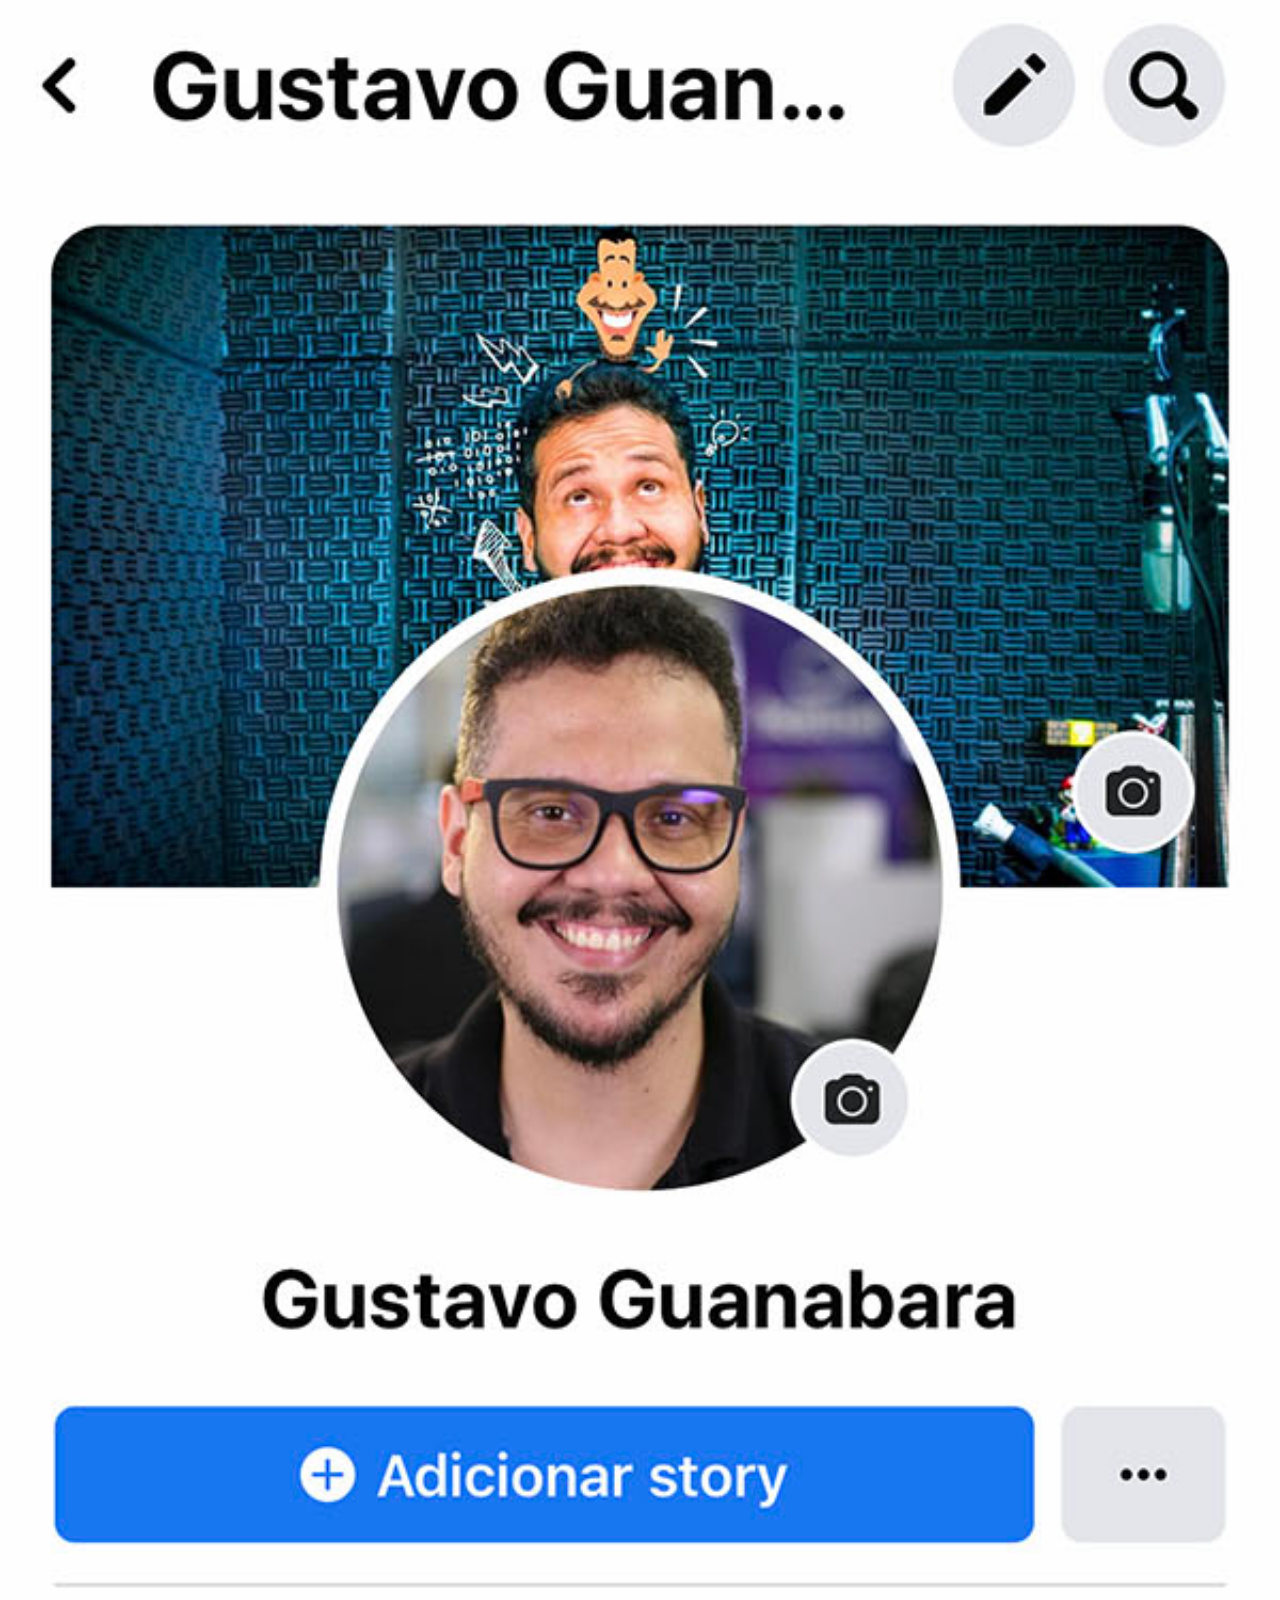
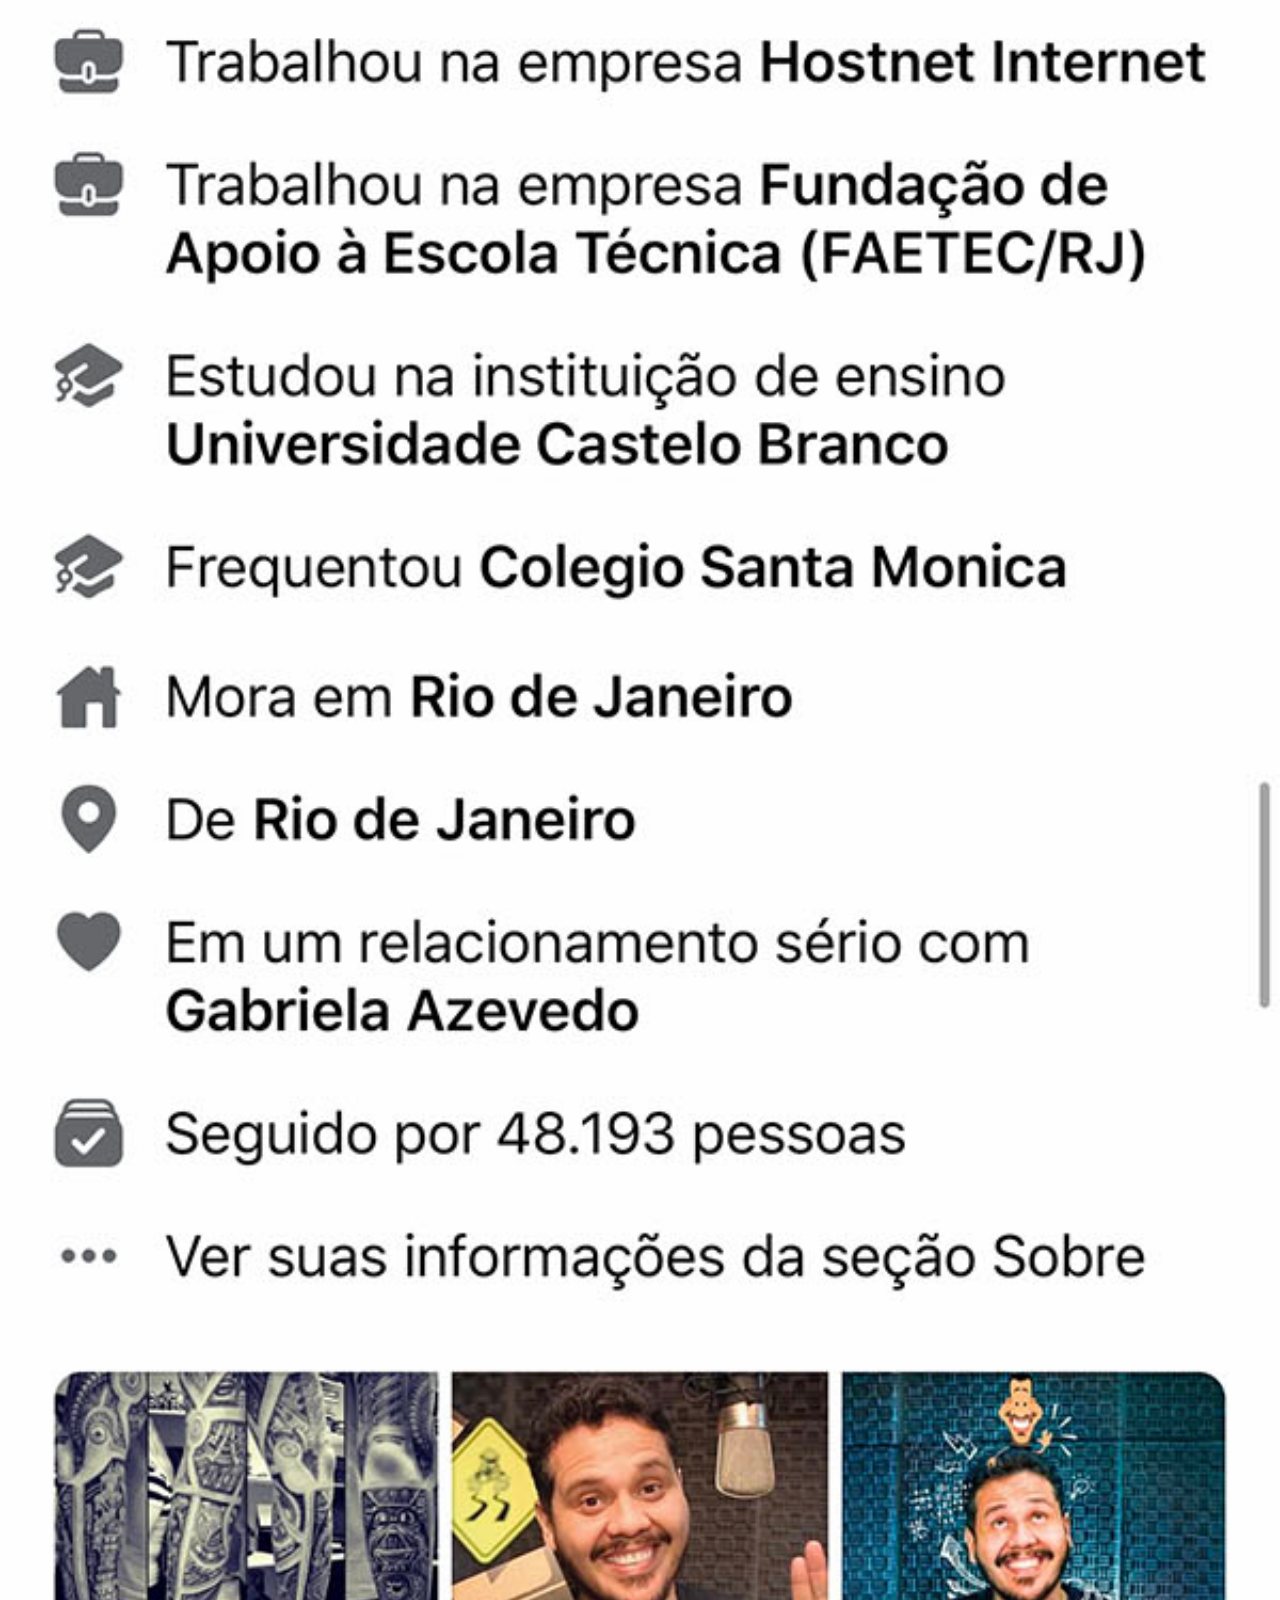
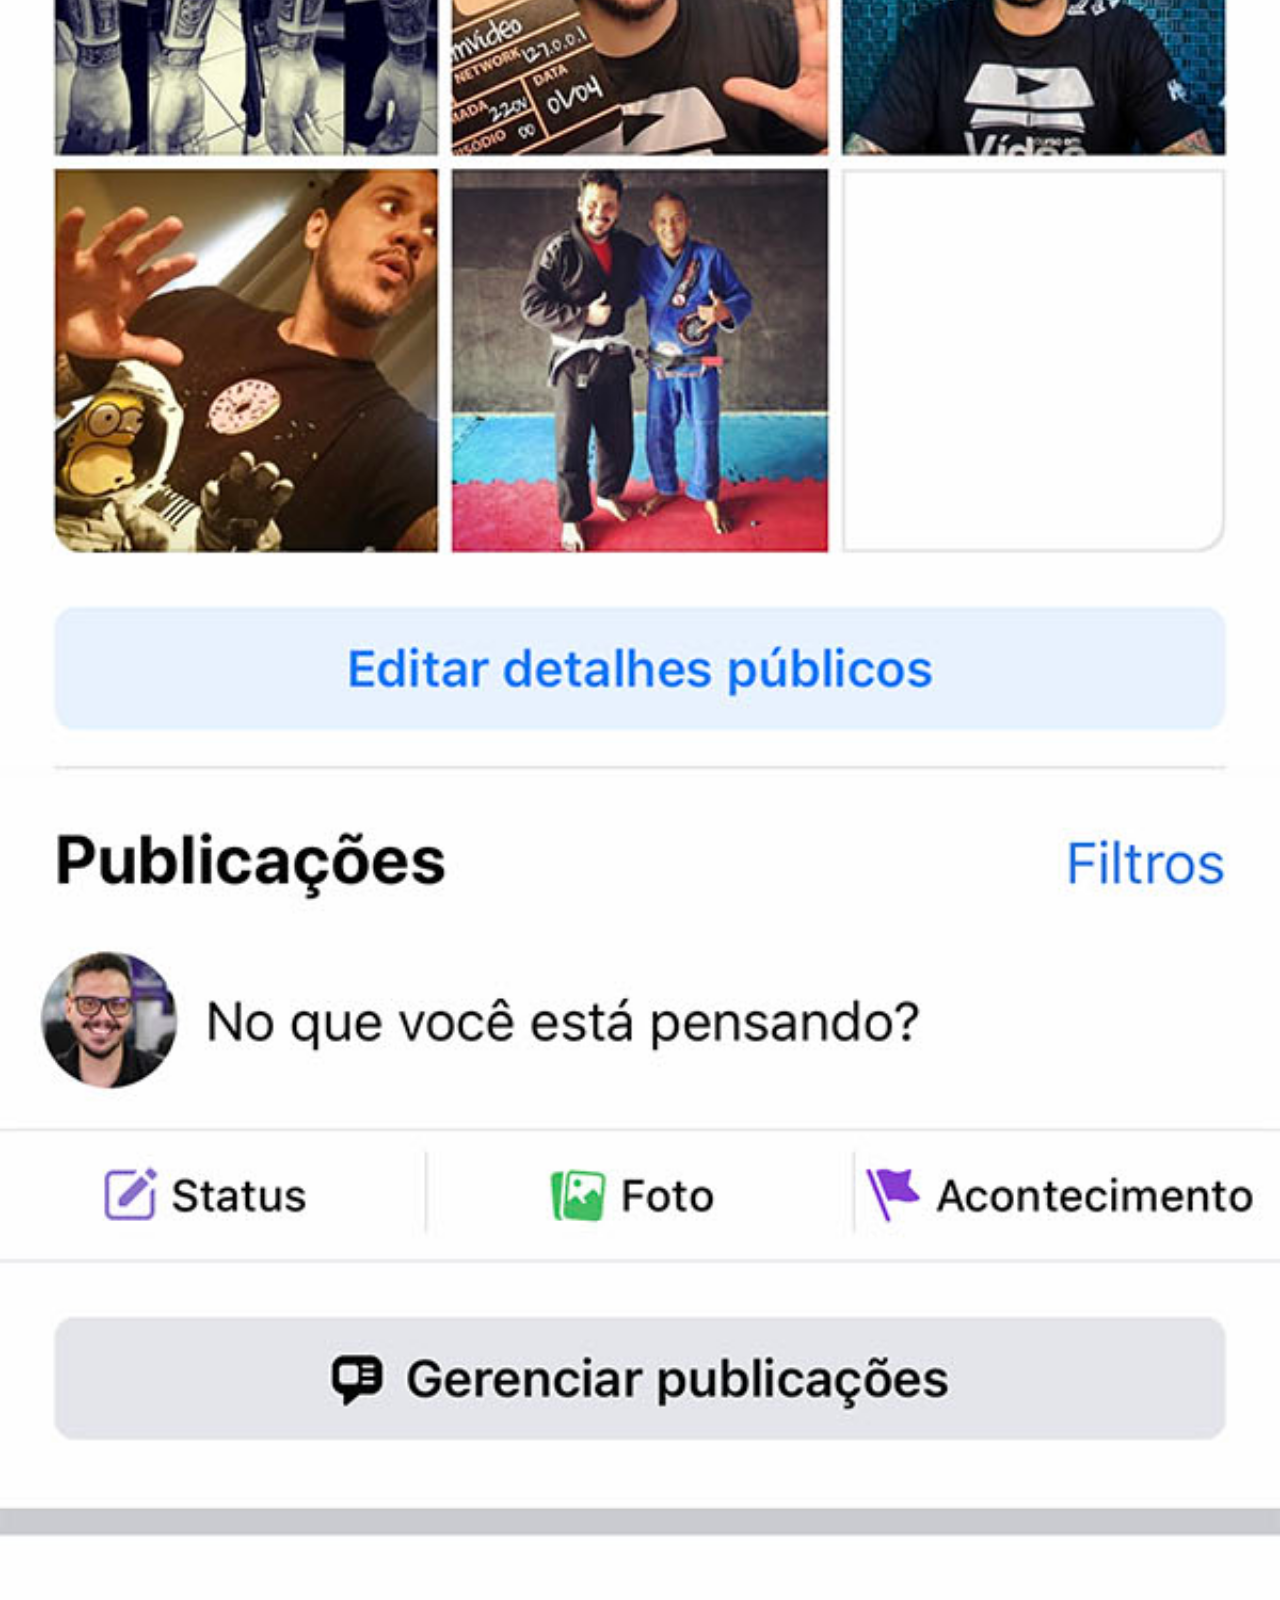
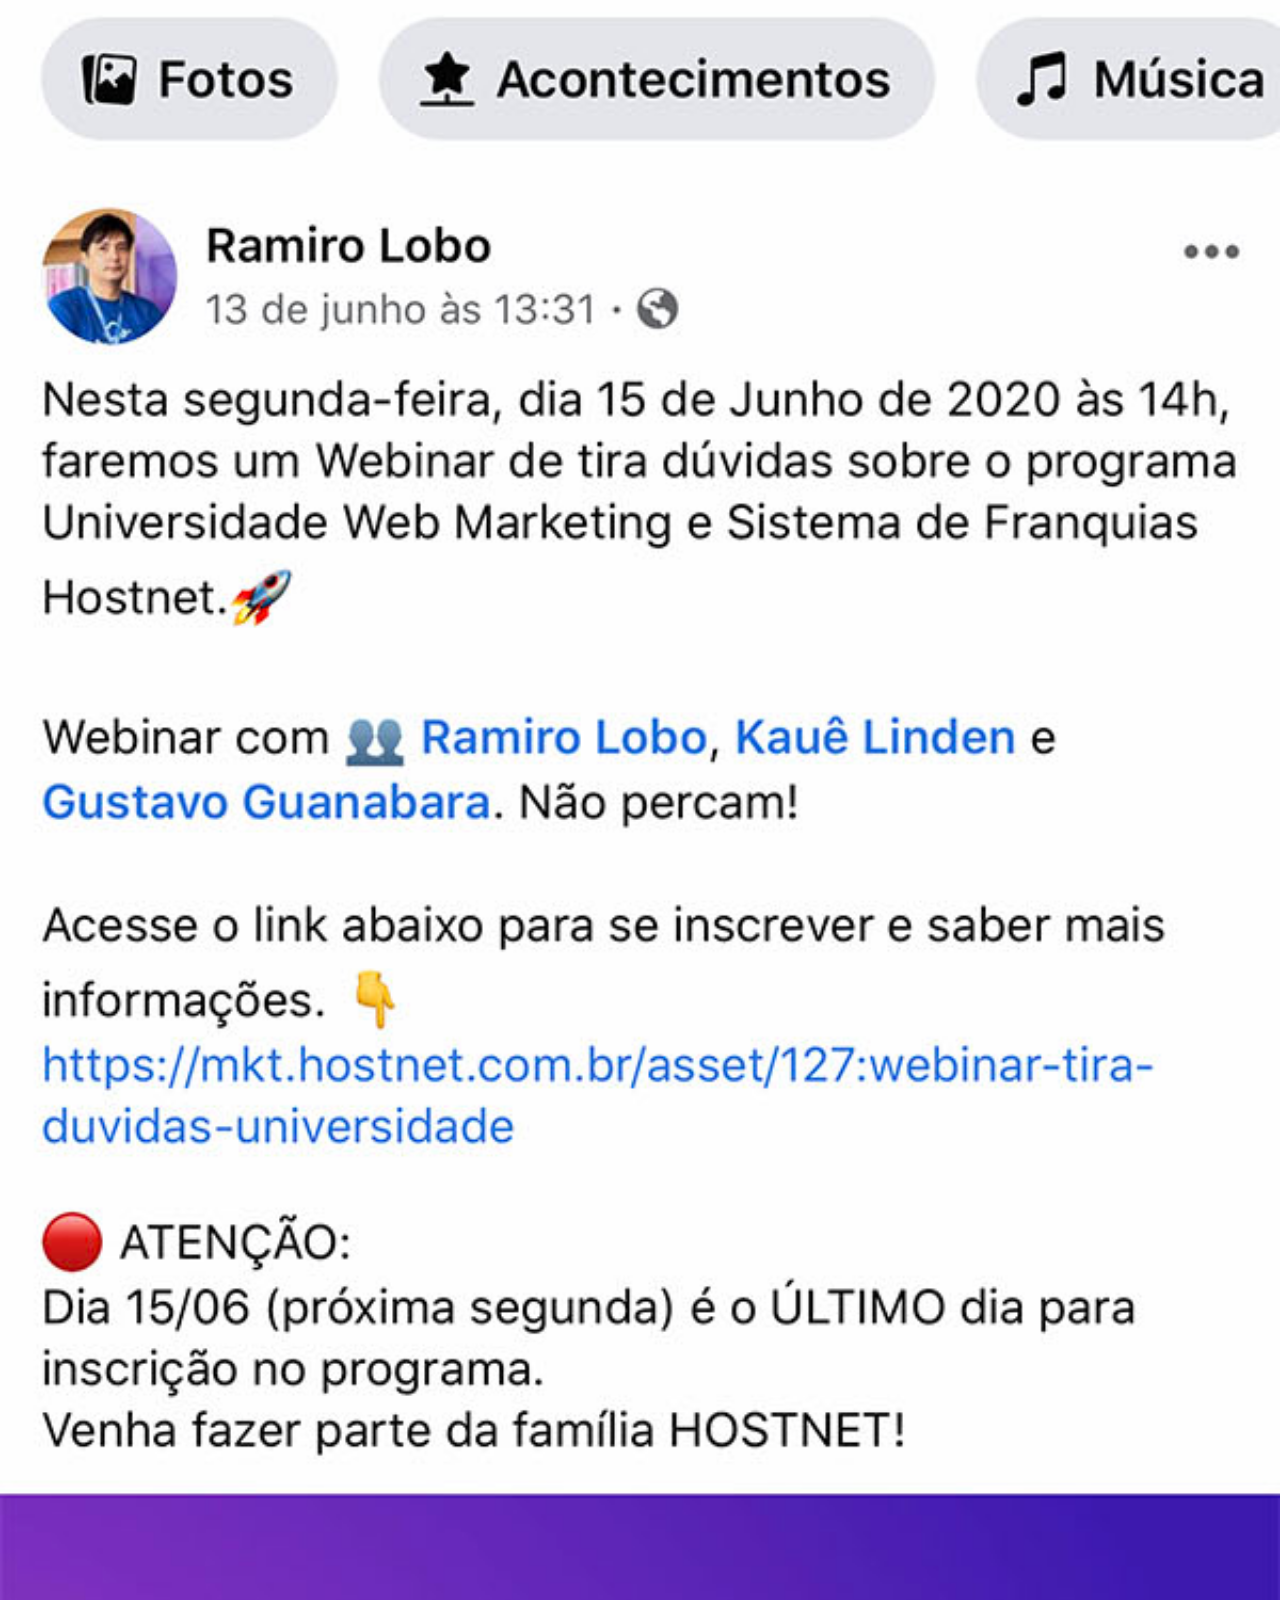
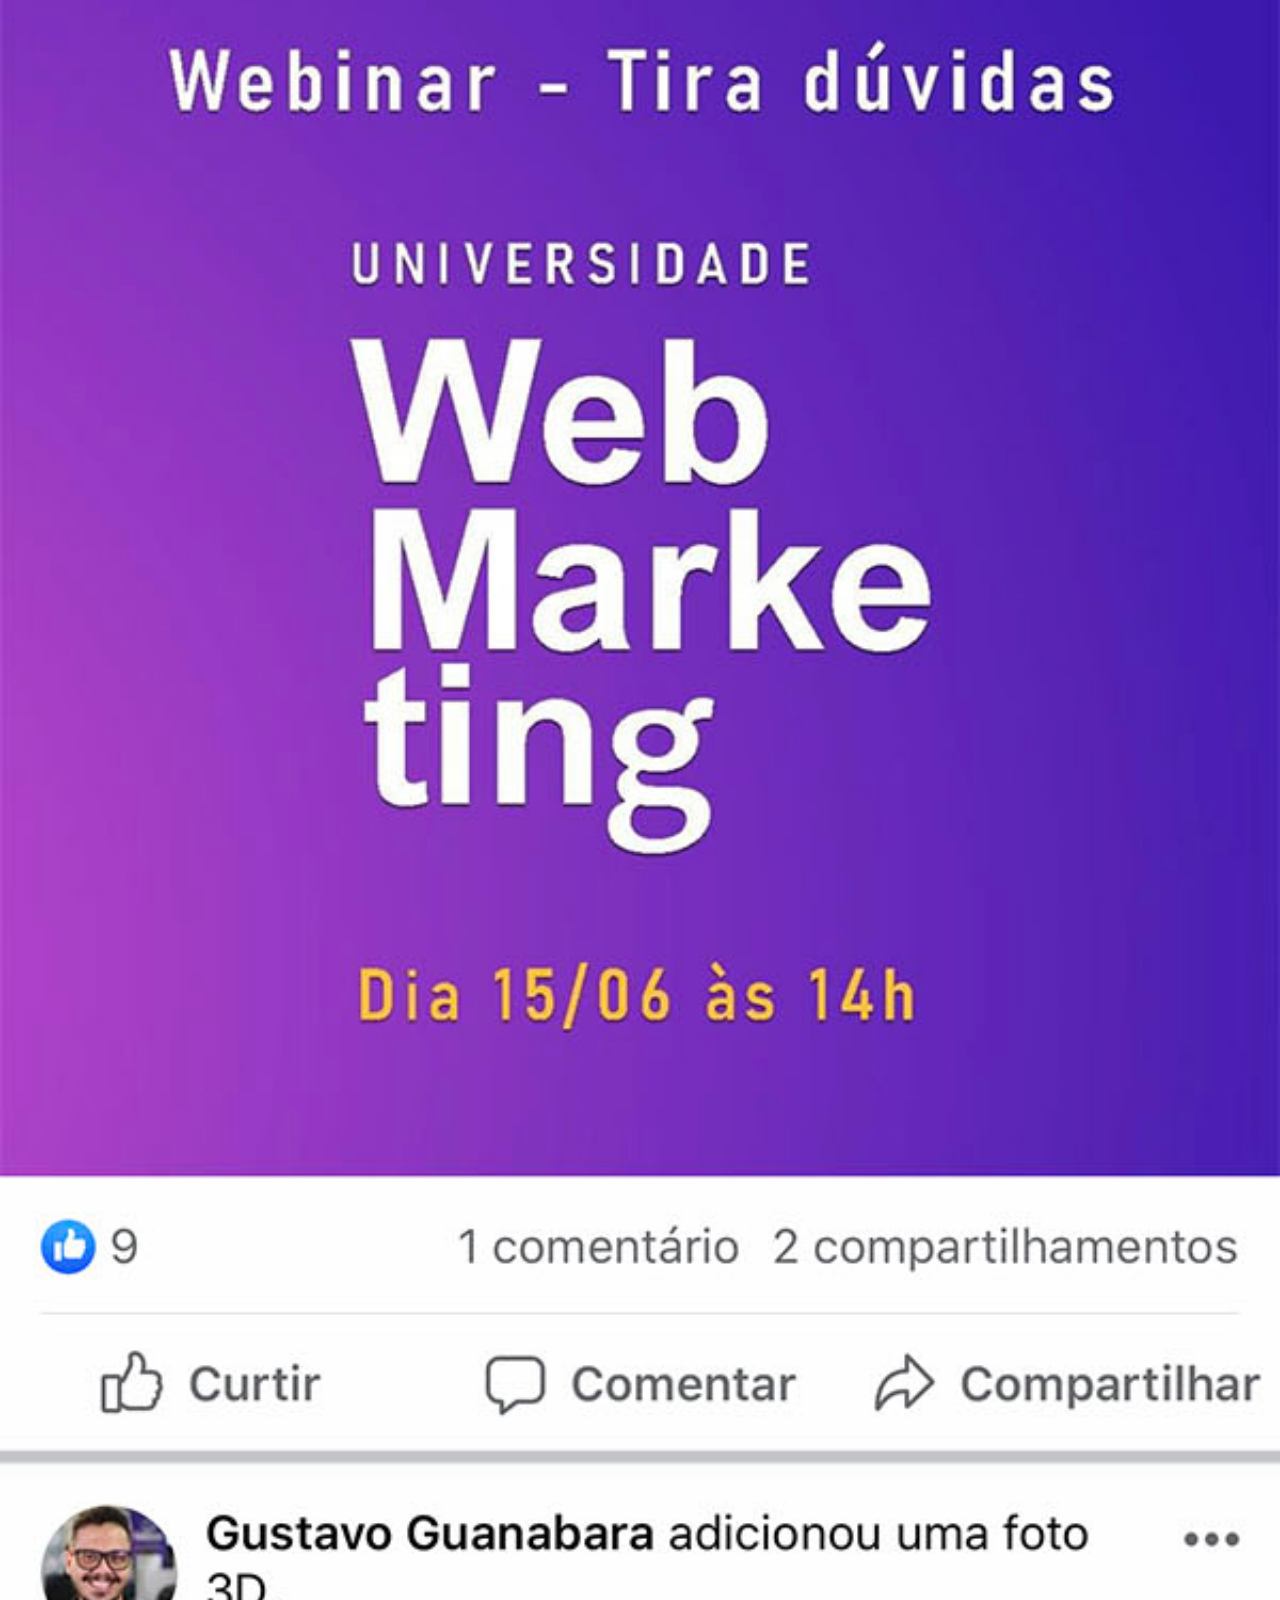
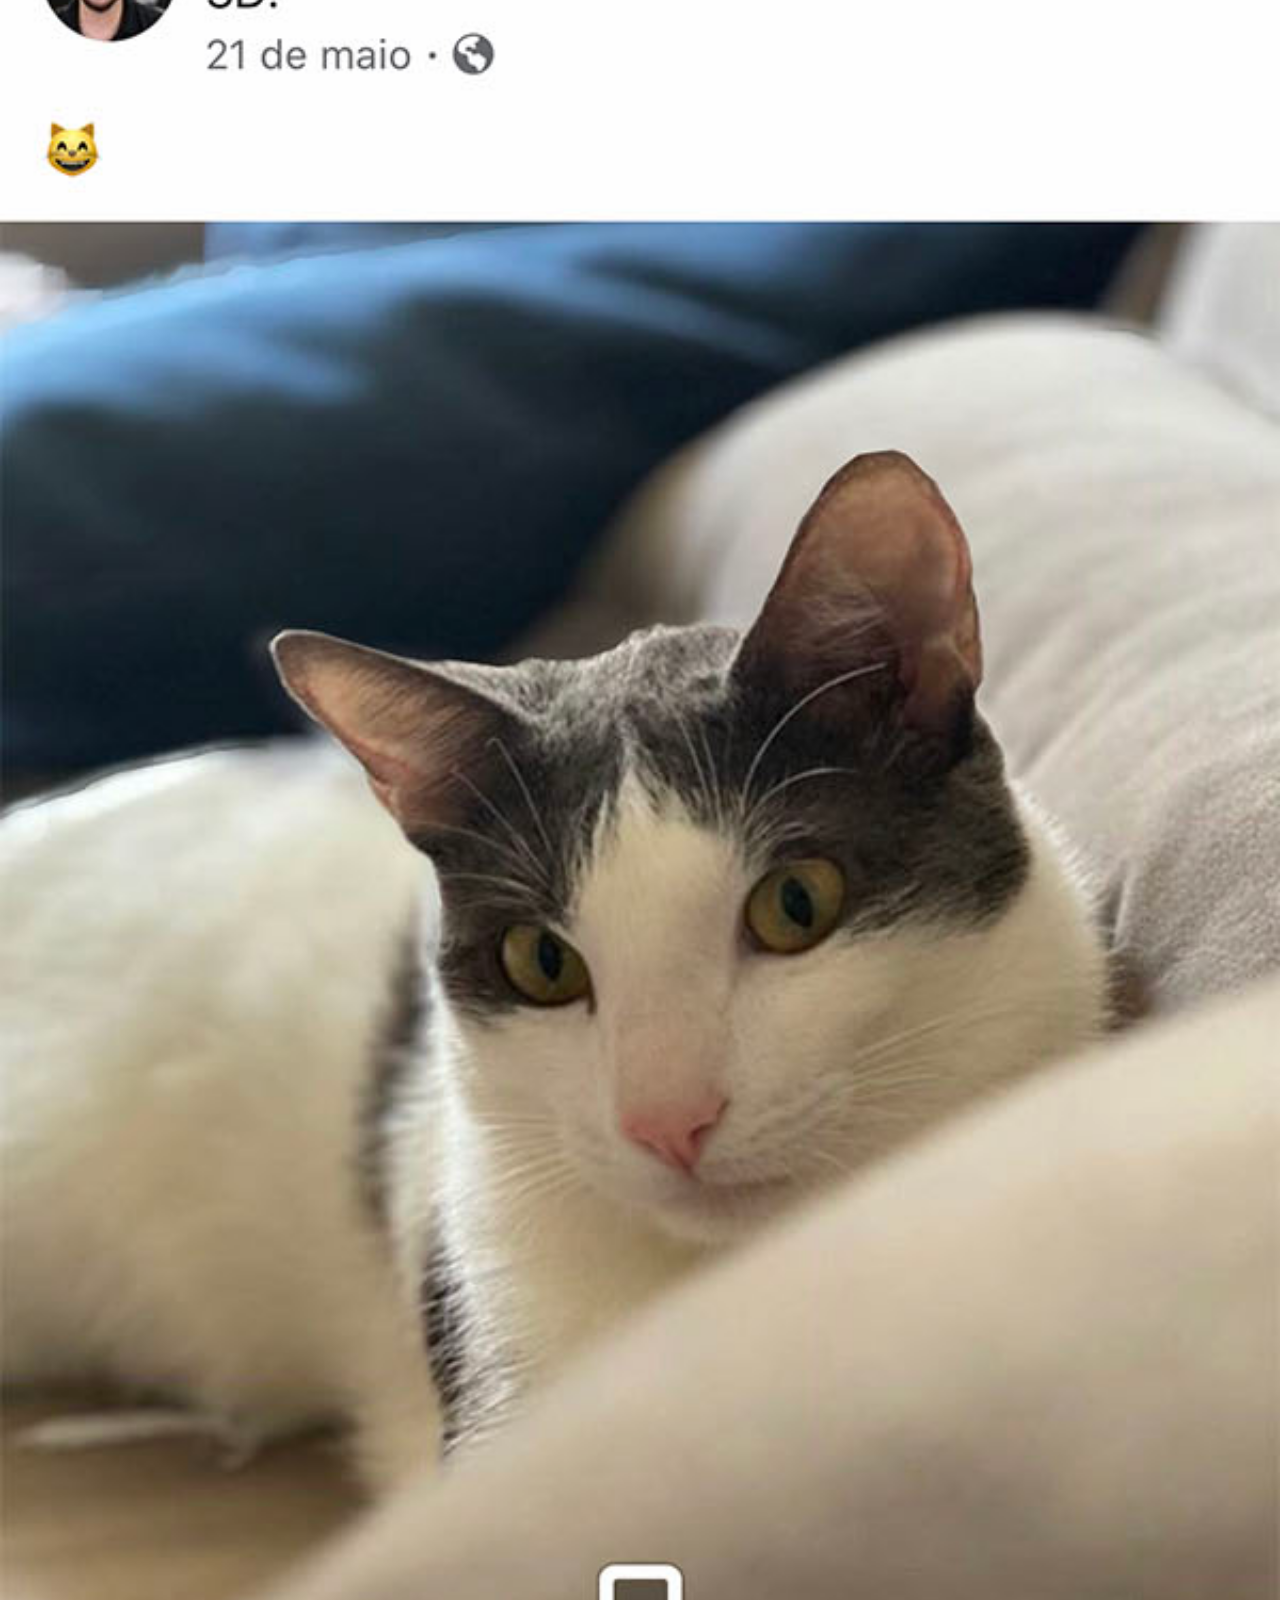
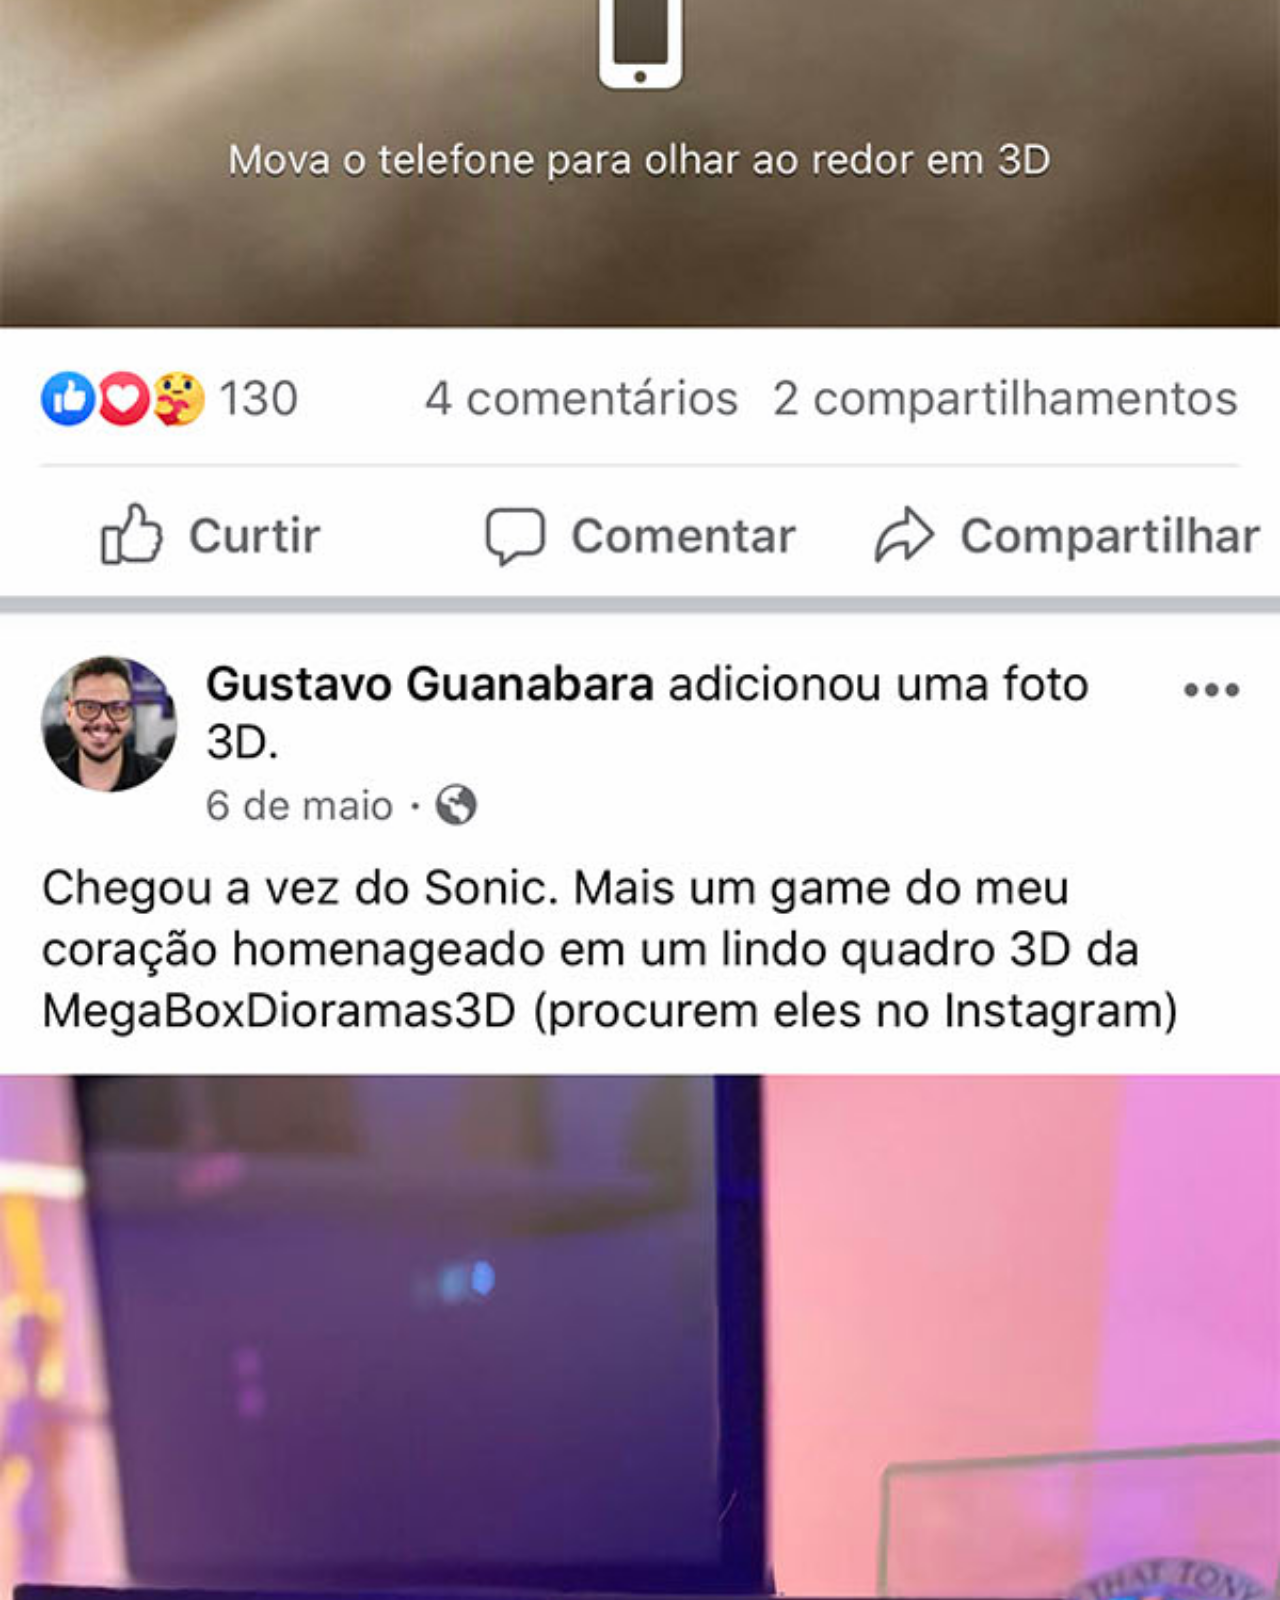
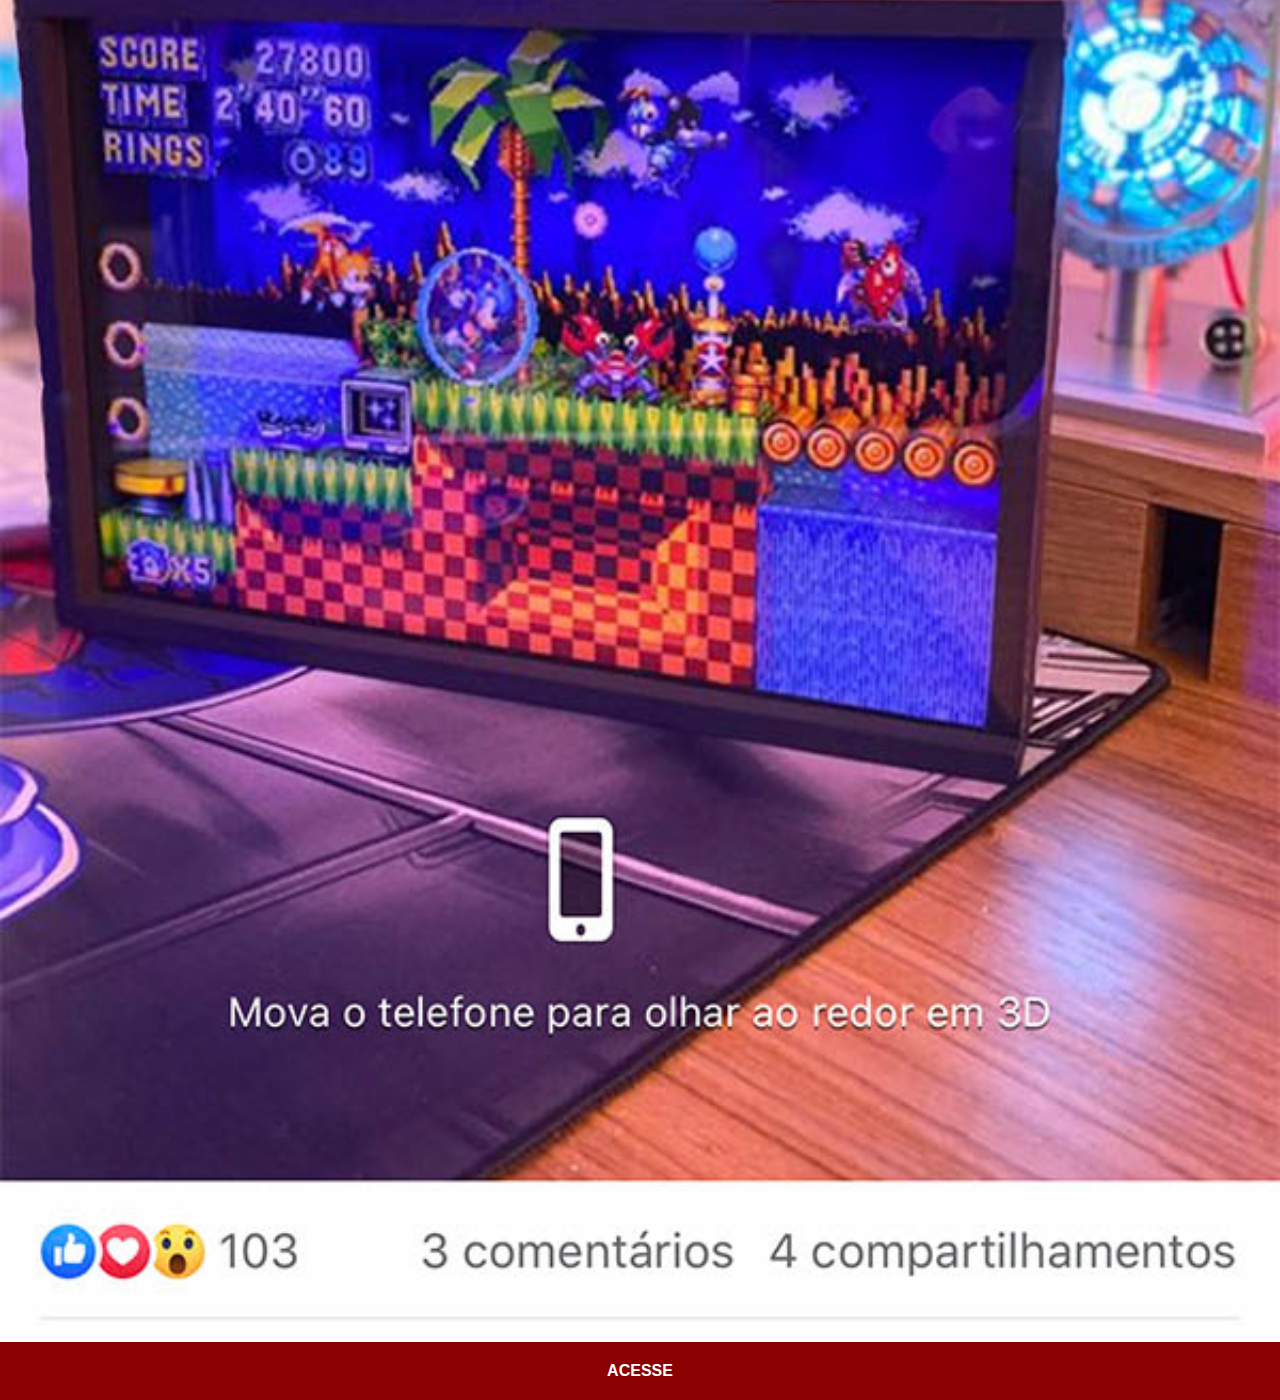
==== facebook.html @ af1e5e22 "Paginas de cada rede social" ====
<!DOCTYPE html>
<html lang="pt-br">
<head>
    <meta charset="UTF-8">
    <meta http-equiv="X-UA-Compatible" content="IE=edge">
    <meta name="viewport" content="width=device-width, initial-scale=1.0">
    <title>Facebook</title>
    <link rel="stylesheet" href="estilos/social.css">
</head>
<body>
    <img src="imagens/tela-facebook.jpg" alt="Facebook">
    <a href="https://www.facebook.com/dscarrara/" target="_blank">ACESSE</a>
</body>
</html>
---- estilos/social.css ----
@charset "UTF-8";

* {
    margin: 0px;
    padding: 0px;
    font-family: Arial, Helvetica, sans-serif;
}

::-webkit-scrollbar {
    width: 0px;
    height: 0px;
/*Comando para esconder a barra de rolagem*/
}

img {
    width: 100vw;
}

a {
    display: block;
    background-color: darkred;
    color: white;
    padding: 20px;
    text-align: center;
    font-weight: bolder;
    text-decoration: none;
}

a:hover {
    background-color: red;
}
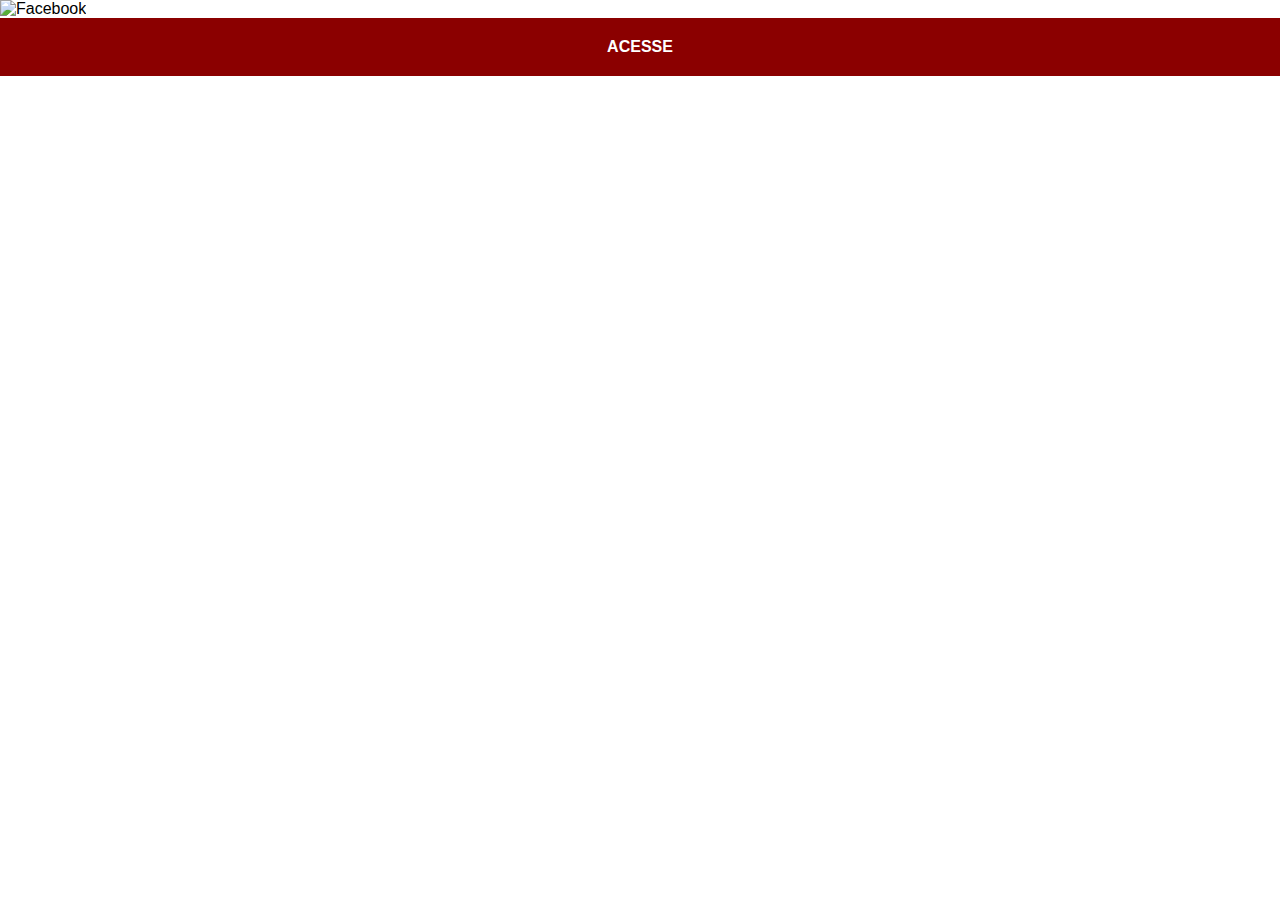
==== commit 3c2ad0ee: "Mudando as imagens de tela" ====
--- a/facebook.html
+++ b/facebook.html
@@ -8,7 +8,7 @@
     <link rel="stylesheet" href="estilos/social.css">
 </head>
 <body>
-    <img src="imagens/tela-facebook.jpg" alt="Facebook">
+    <img src="imagens/tela-facebook.png" alt="Facebook">
     <a href="https://www.facebook.com/dscarrara/" target="_blank">ACESSE</a>
 </body>
 </html>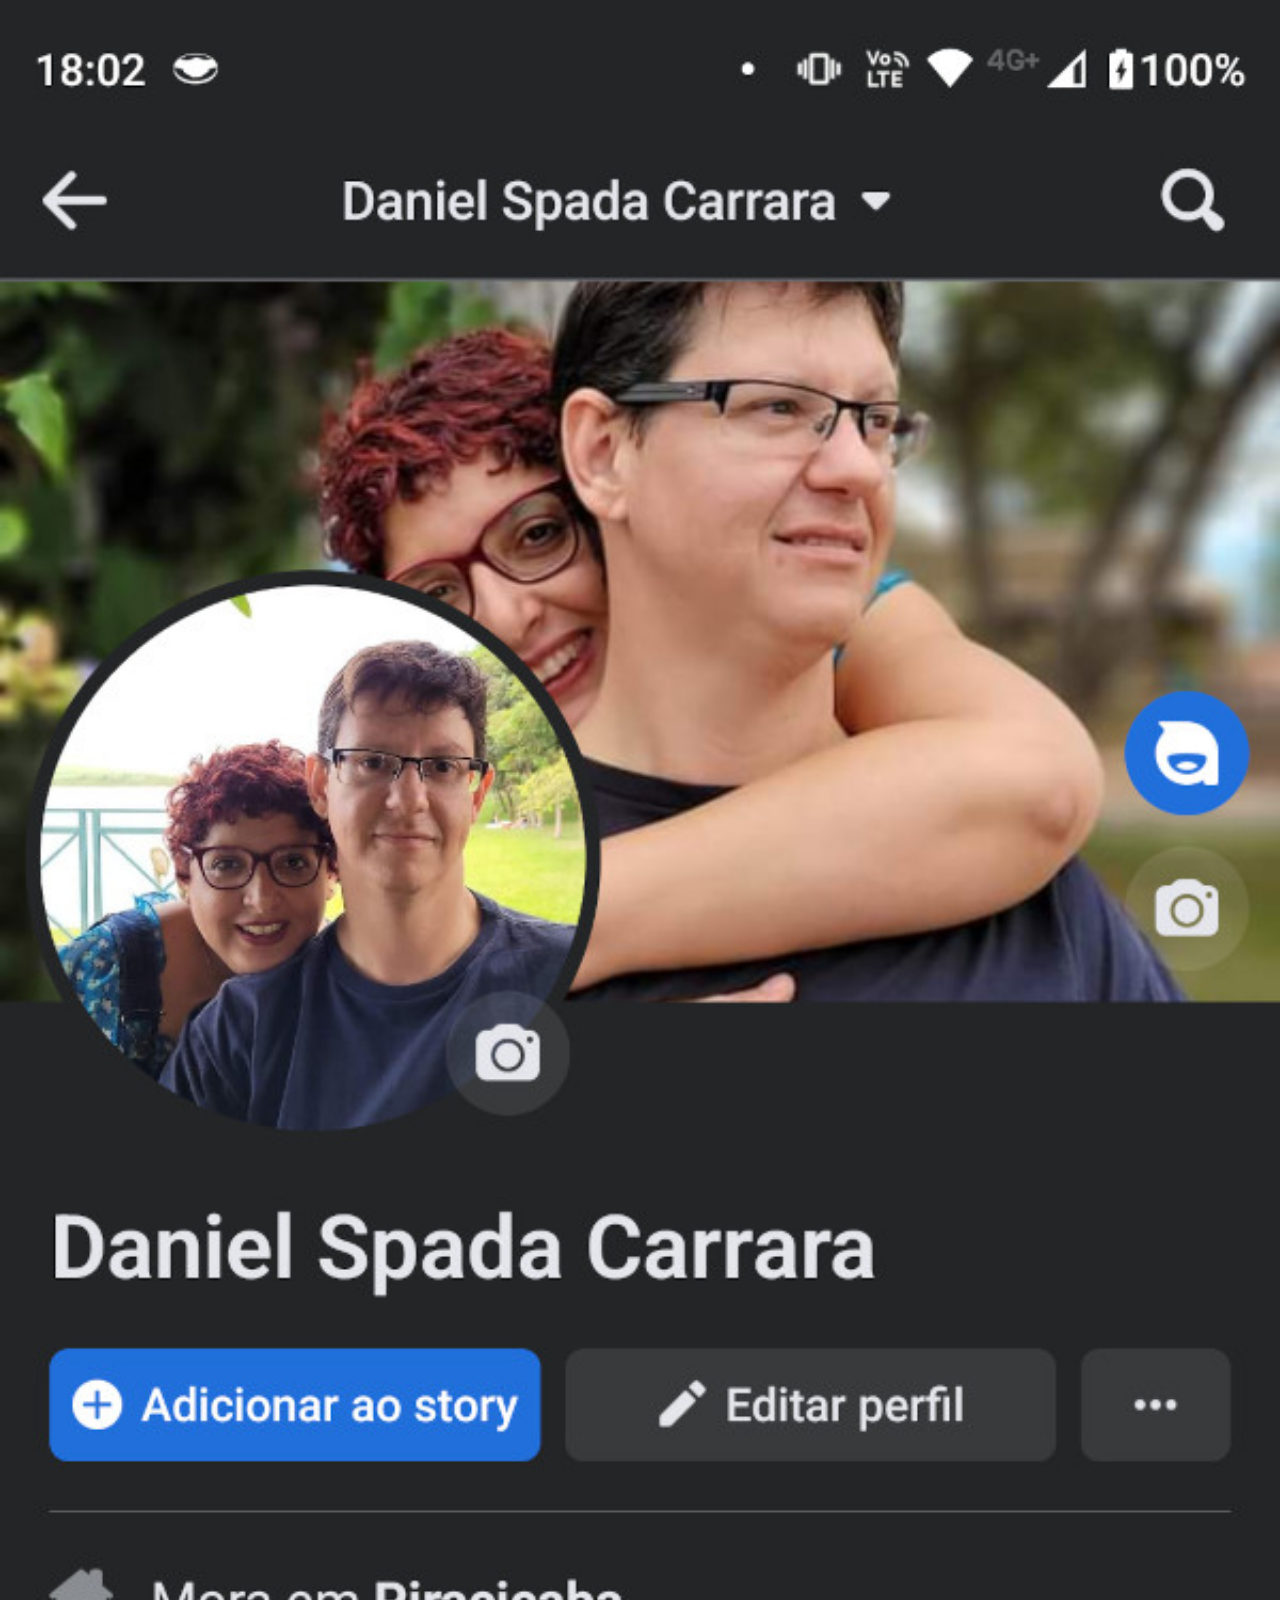
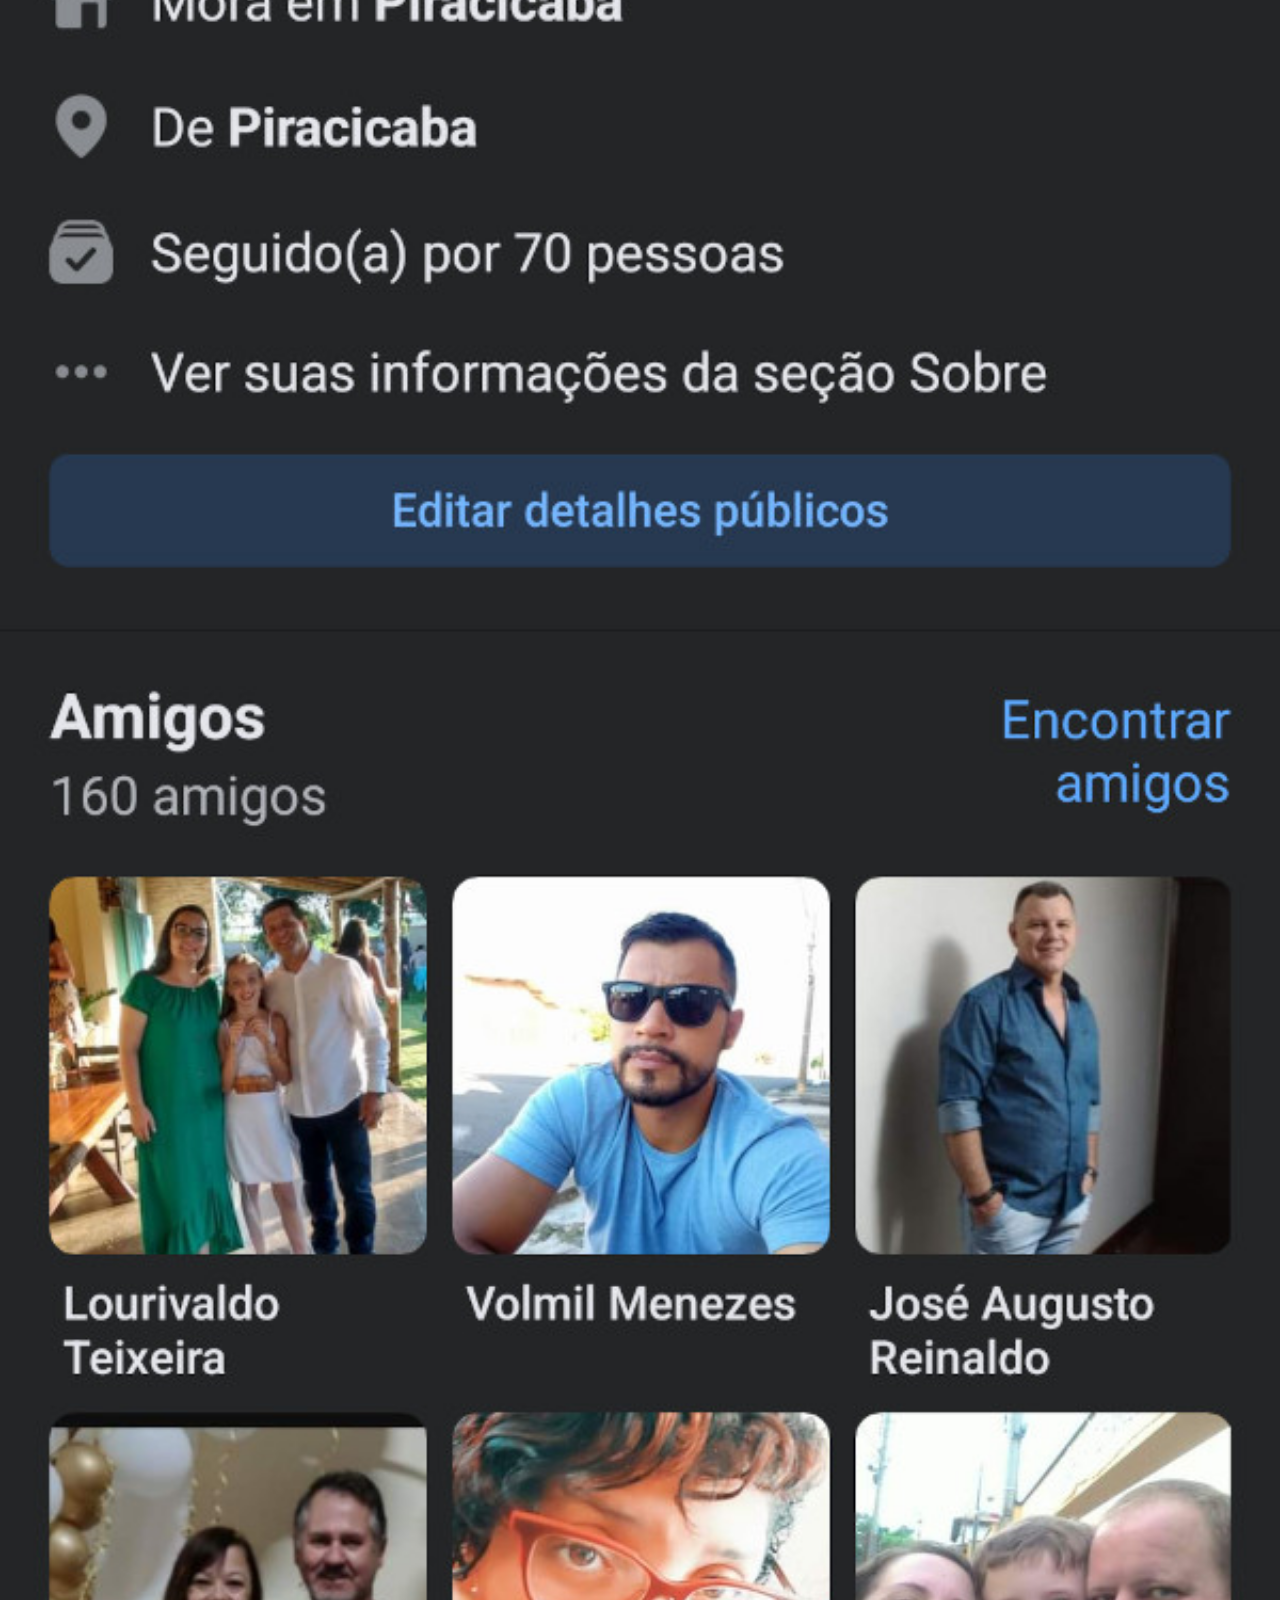
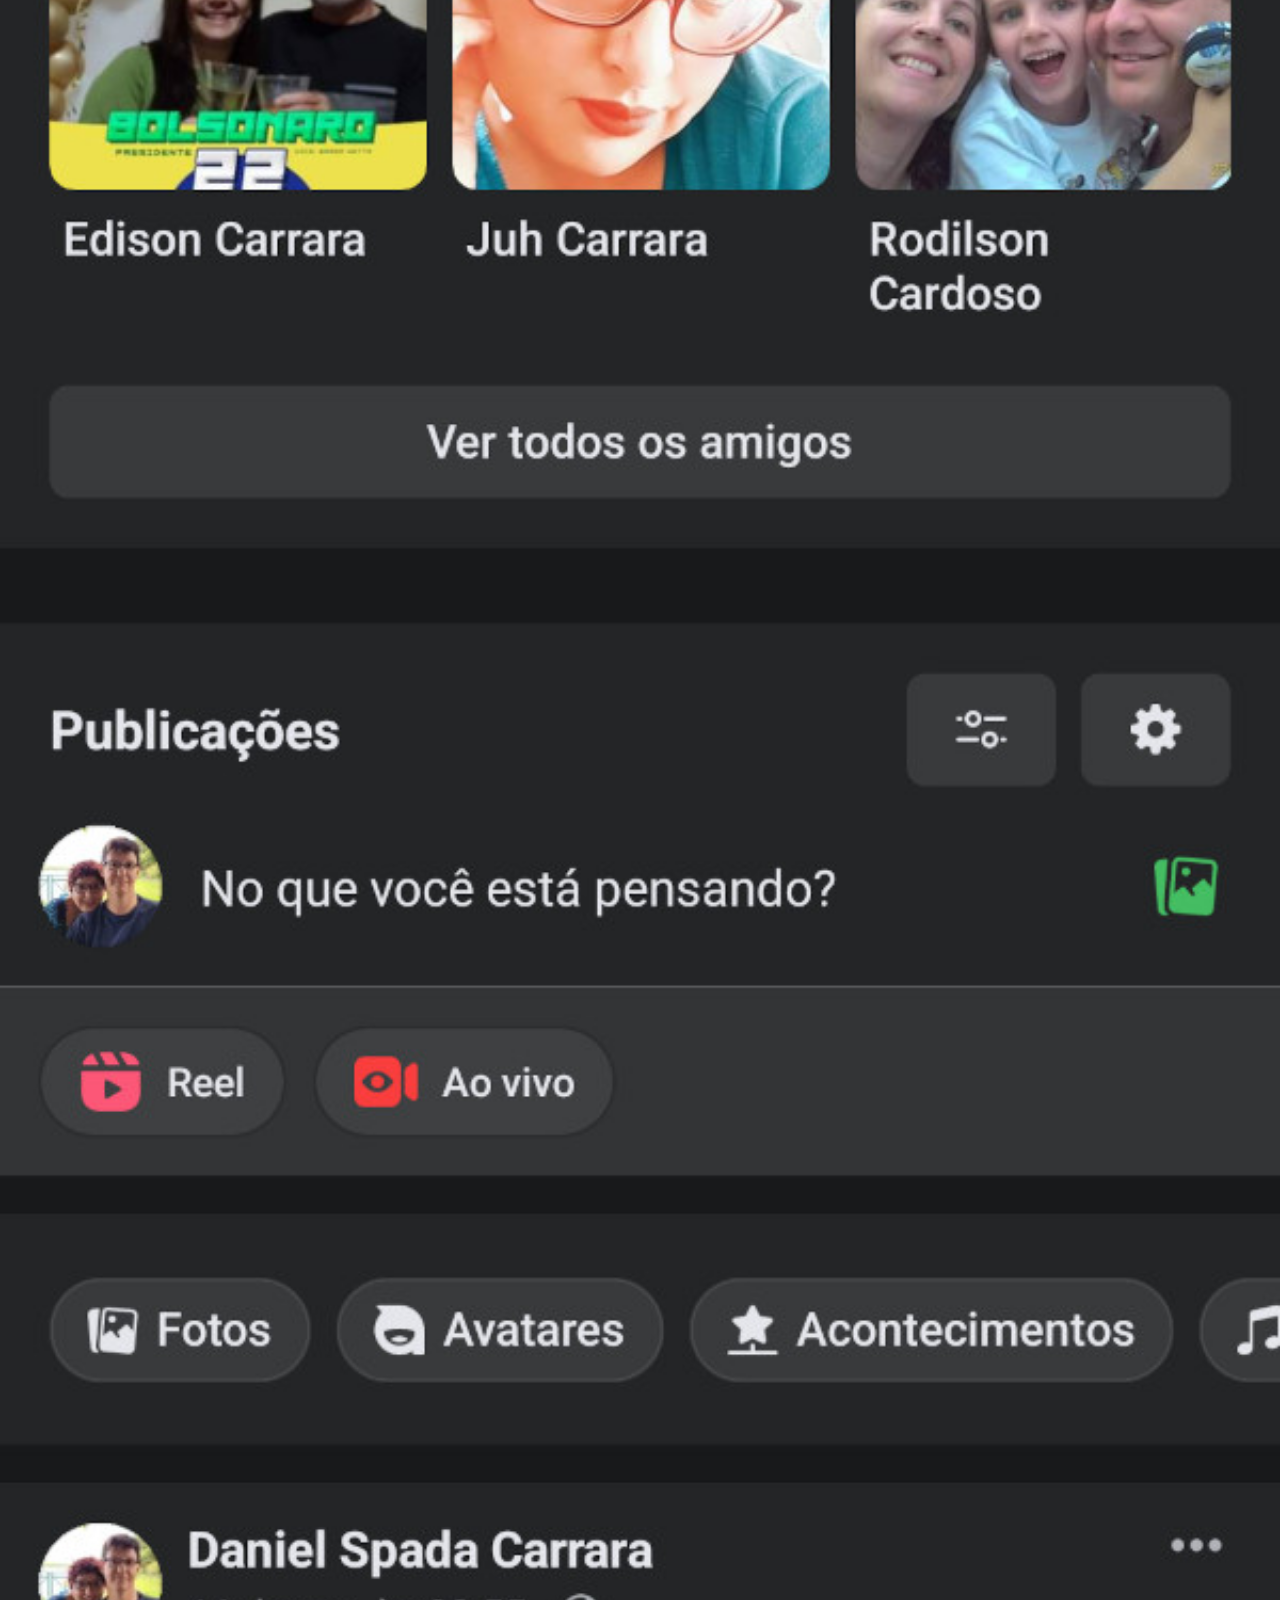
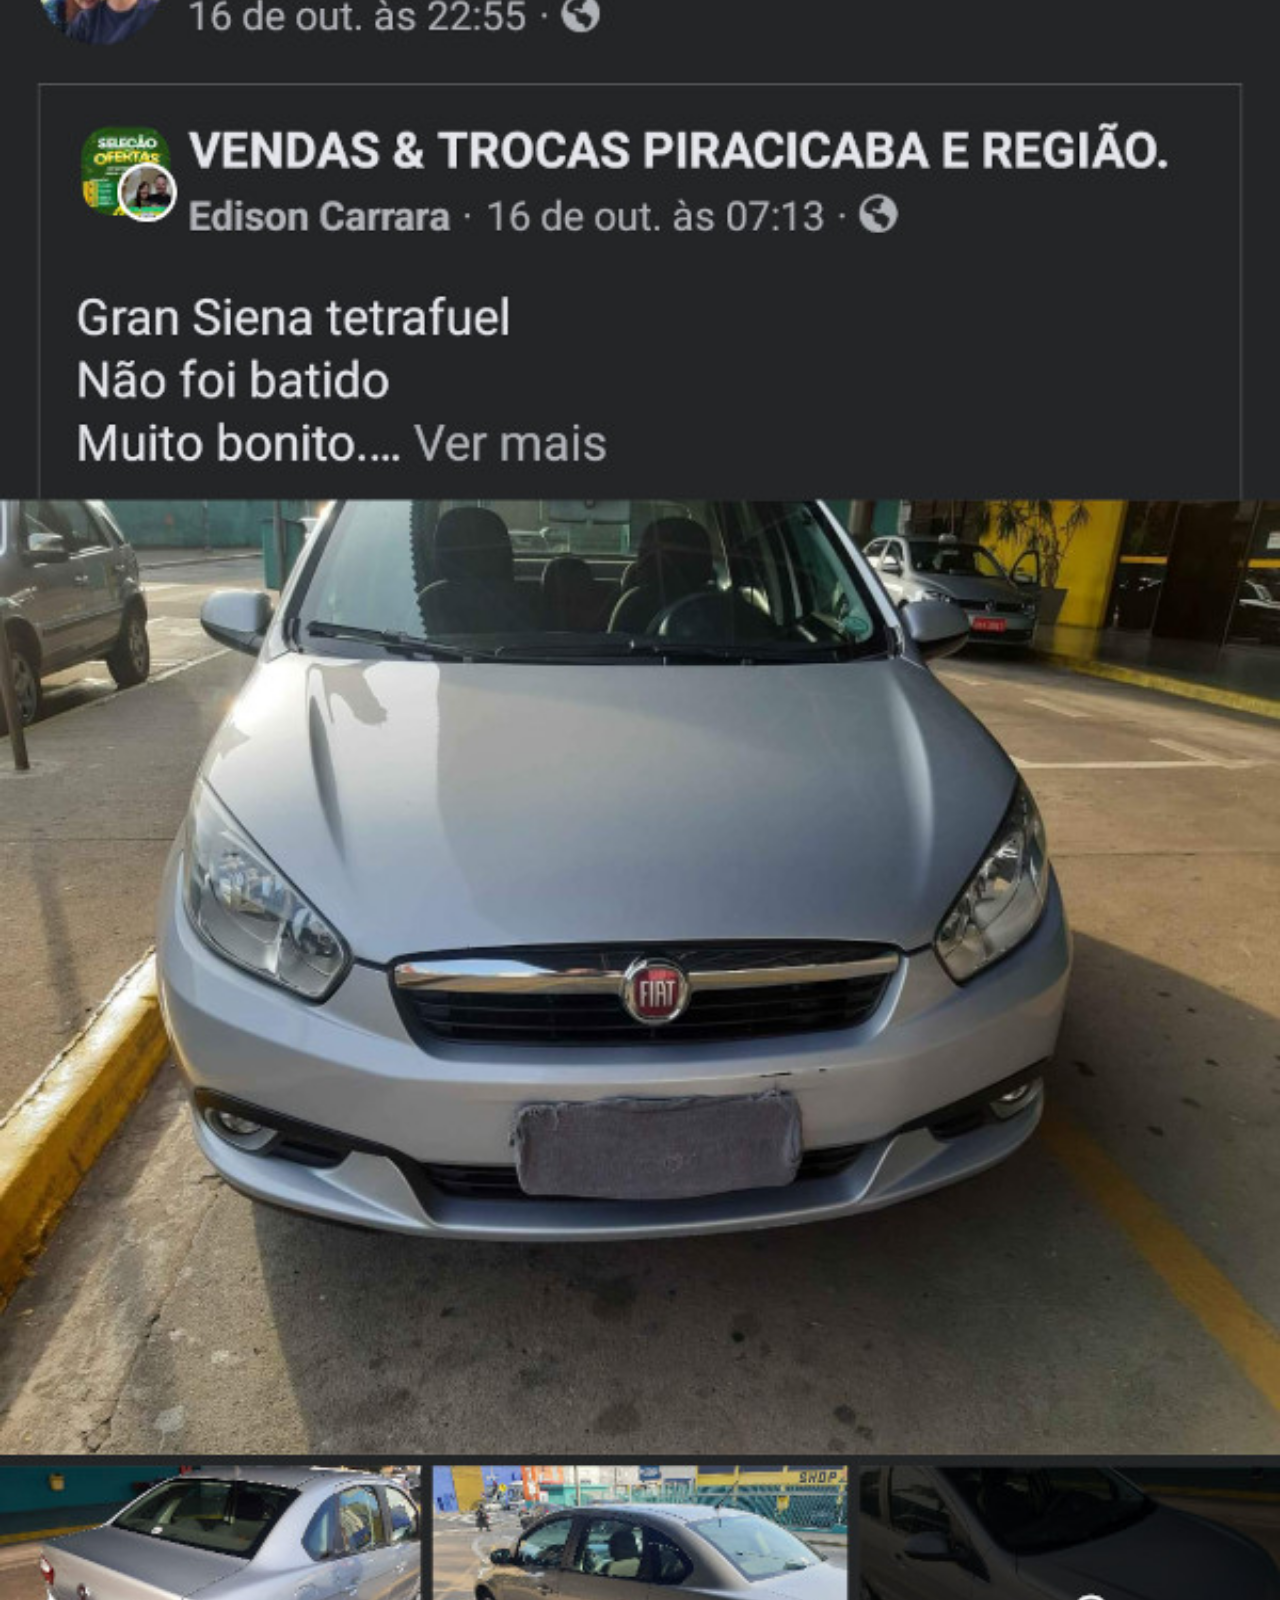
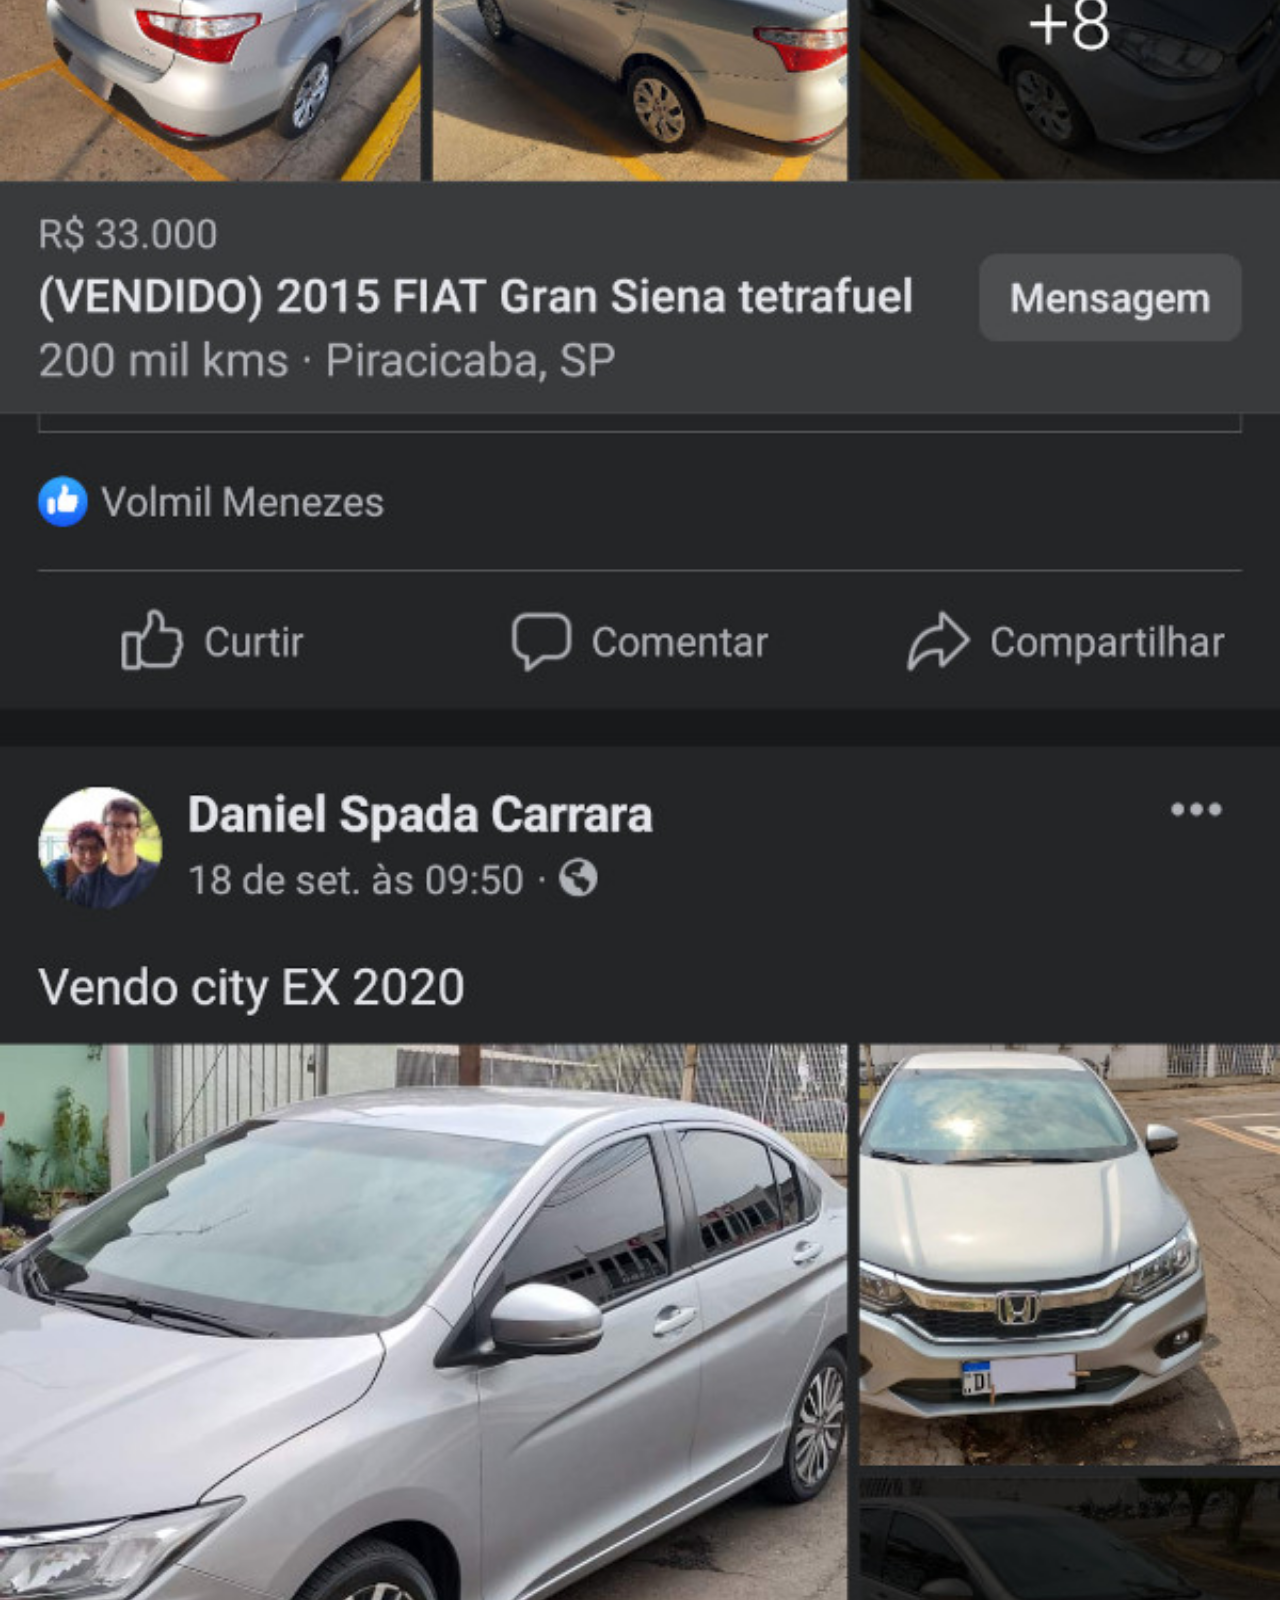
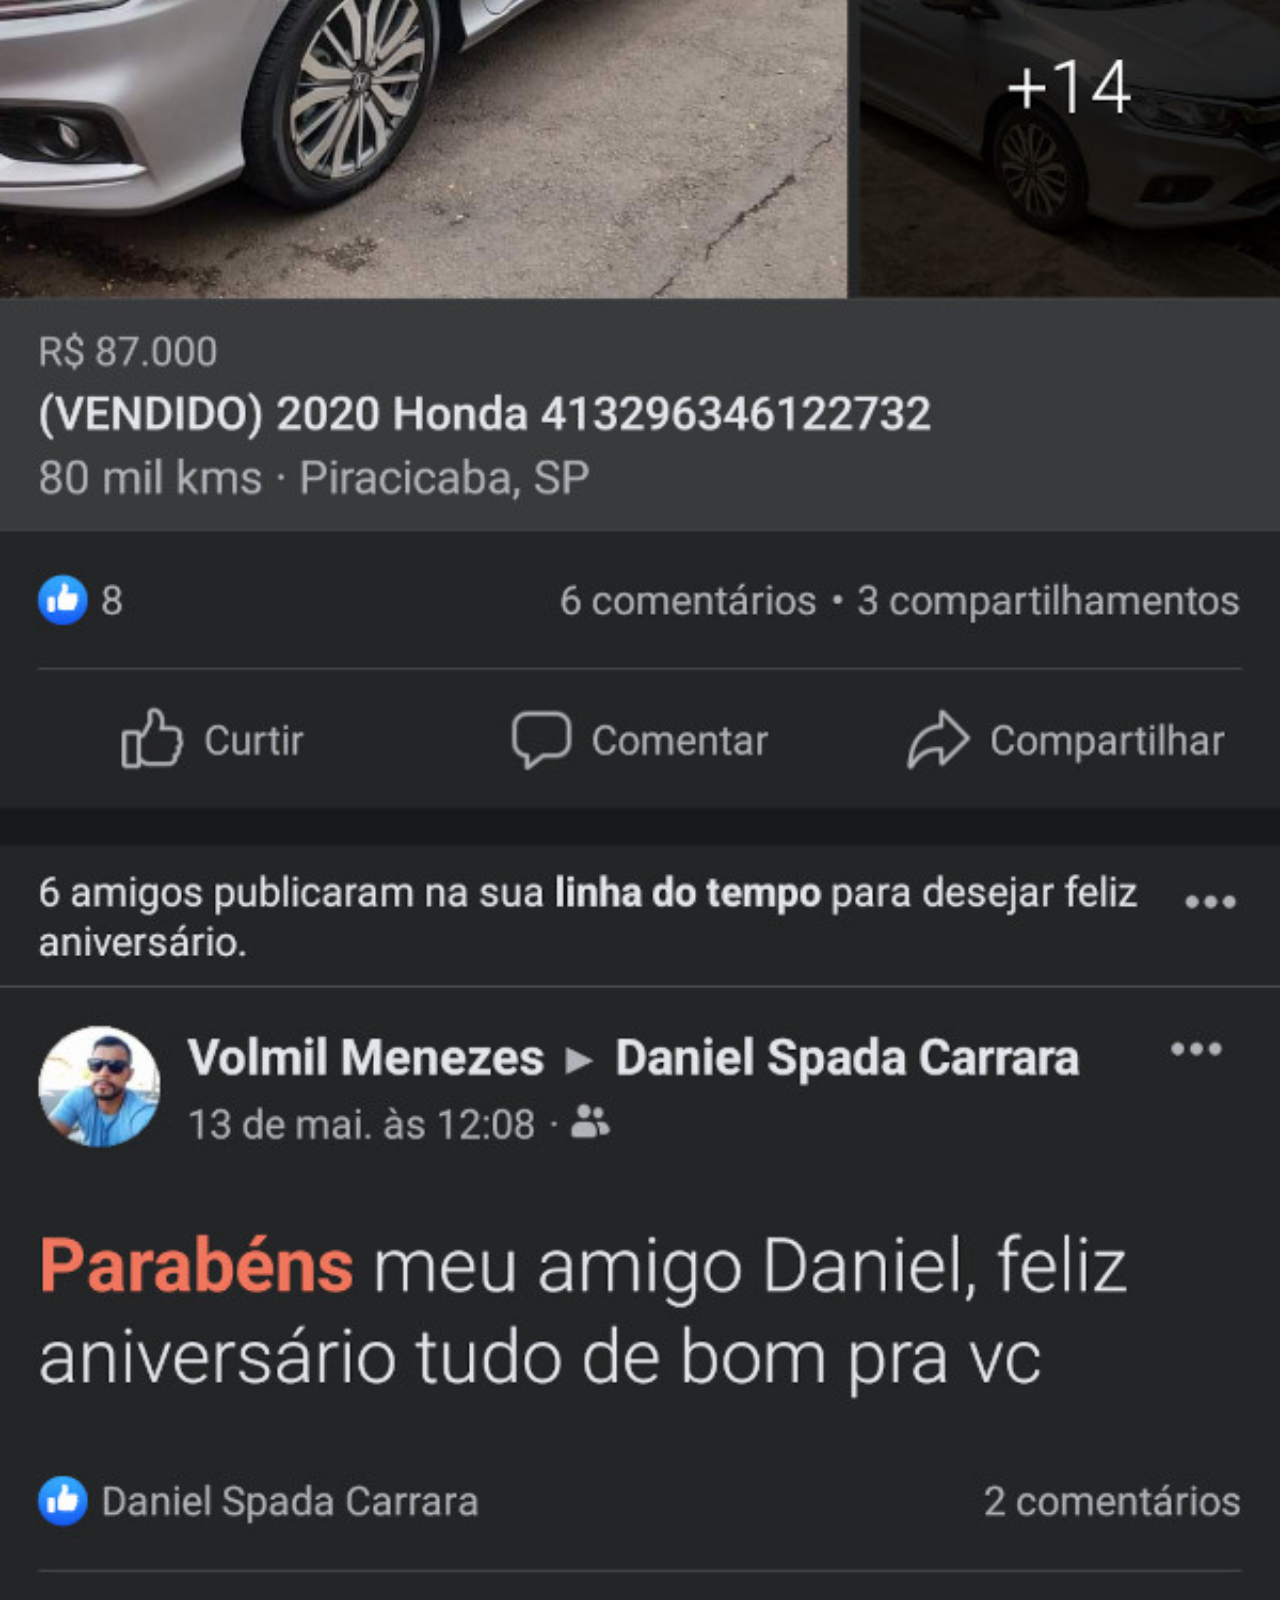
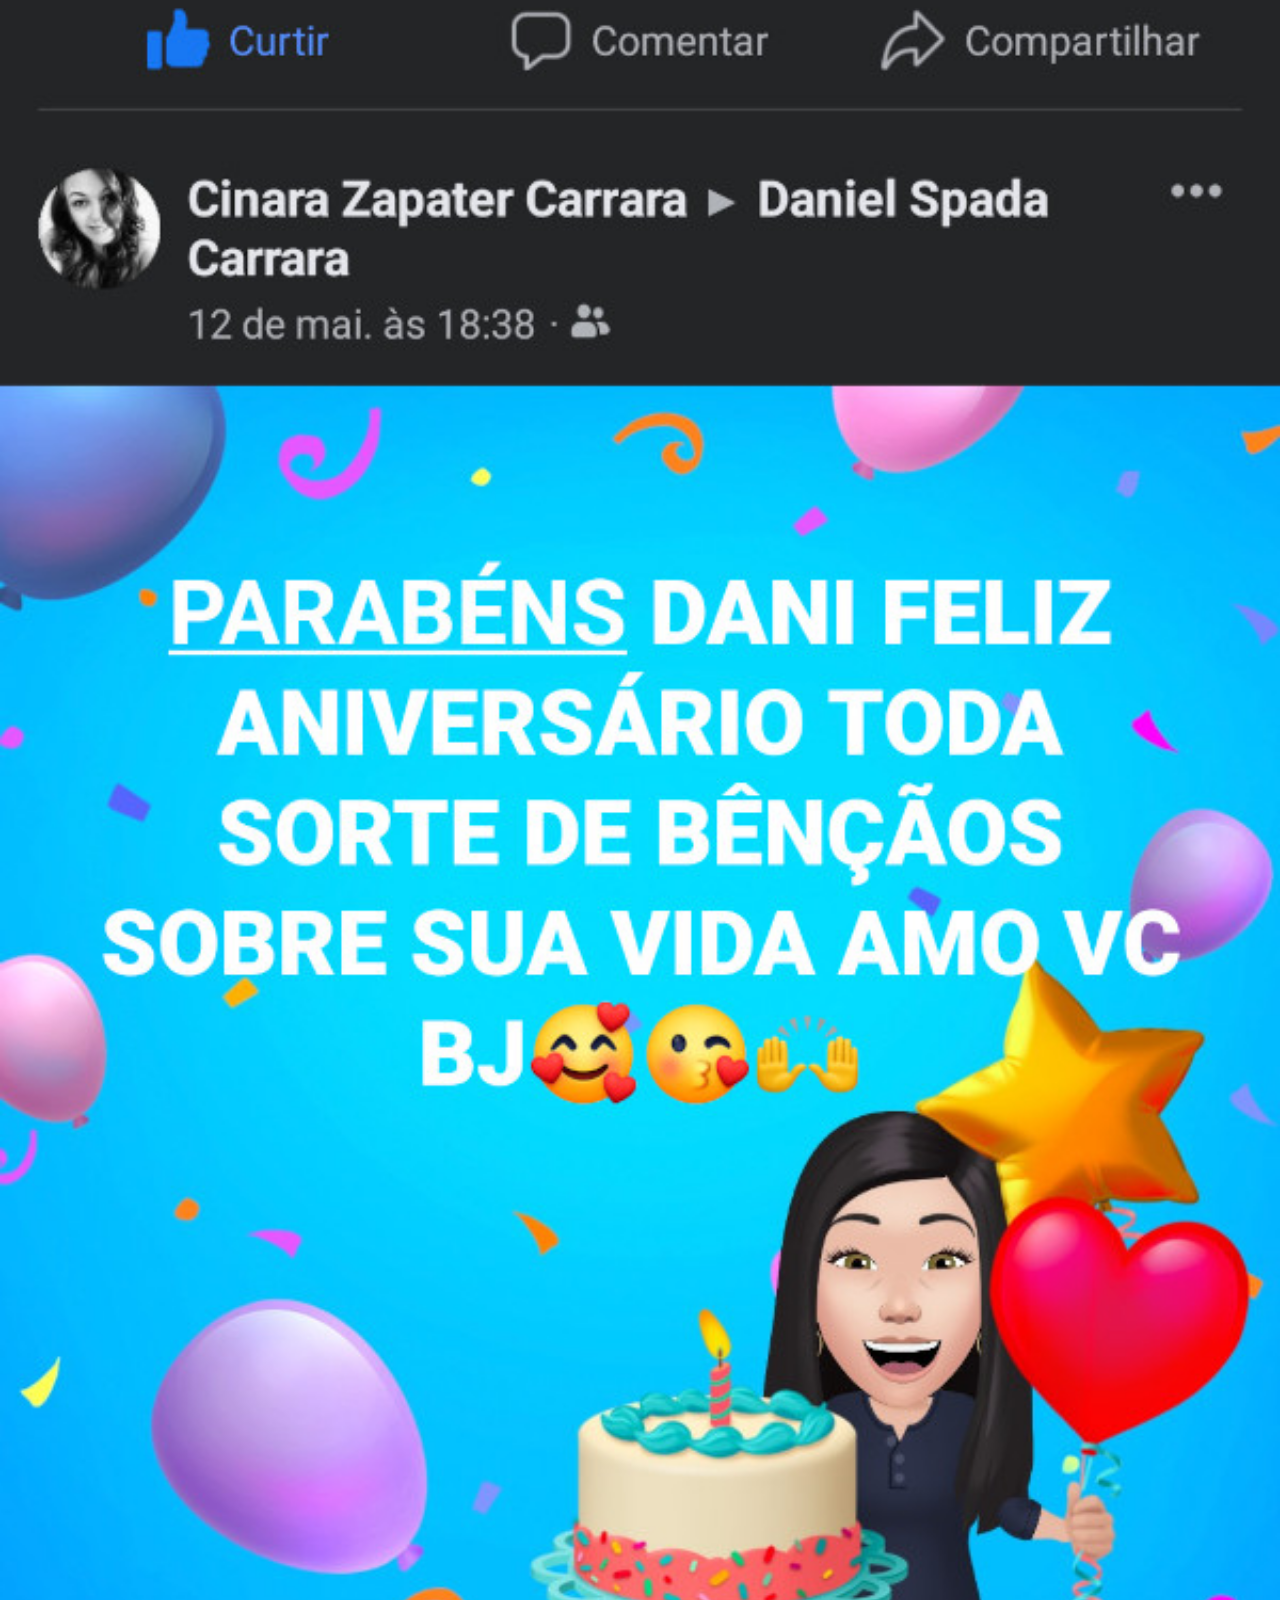
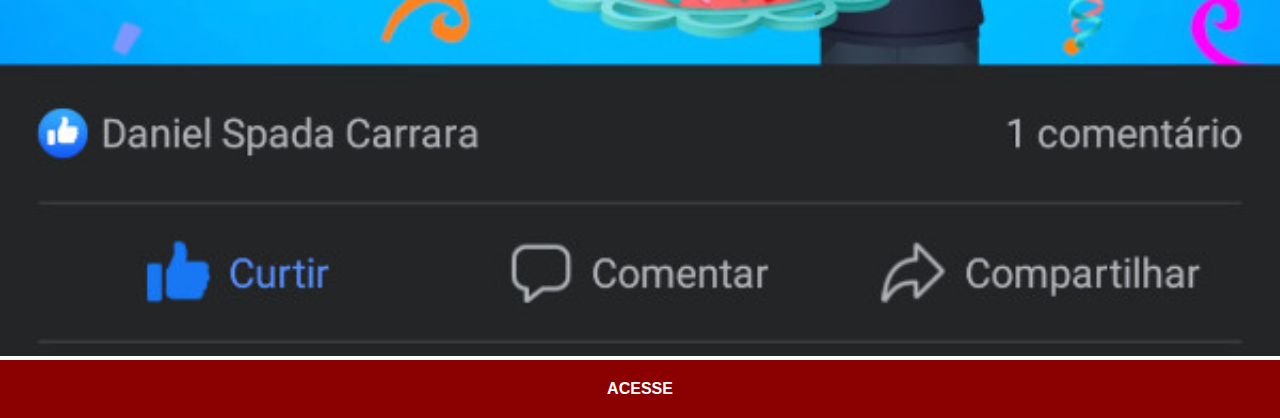
==== commit 317d729e: "Redimencionando img facebook" ====
--- a/facebook.html
+++ b/facebook.html
@@ -8,7 +8,7 @@
     <link rel="stylesheet" href="estilos/social.css">
 </head>
 <body>
-    <img src="imagens/tela-facebook.png" alt="Facebook">
+    <img src="imagens/tela-facebook.jpg" alt="Facebook">
     <a href="https://www.facebook.com/dscarrara/" target="_blank">ACESSE</a>
 </body>
 </html>